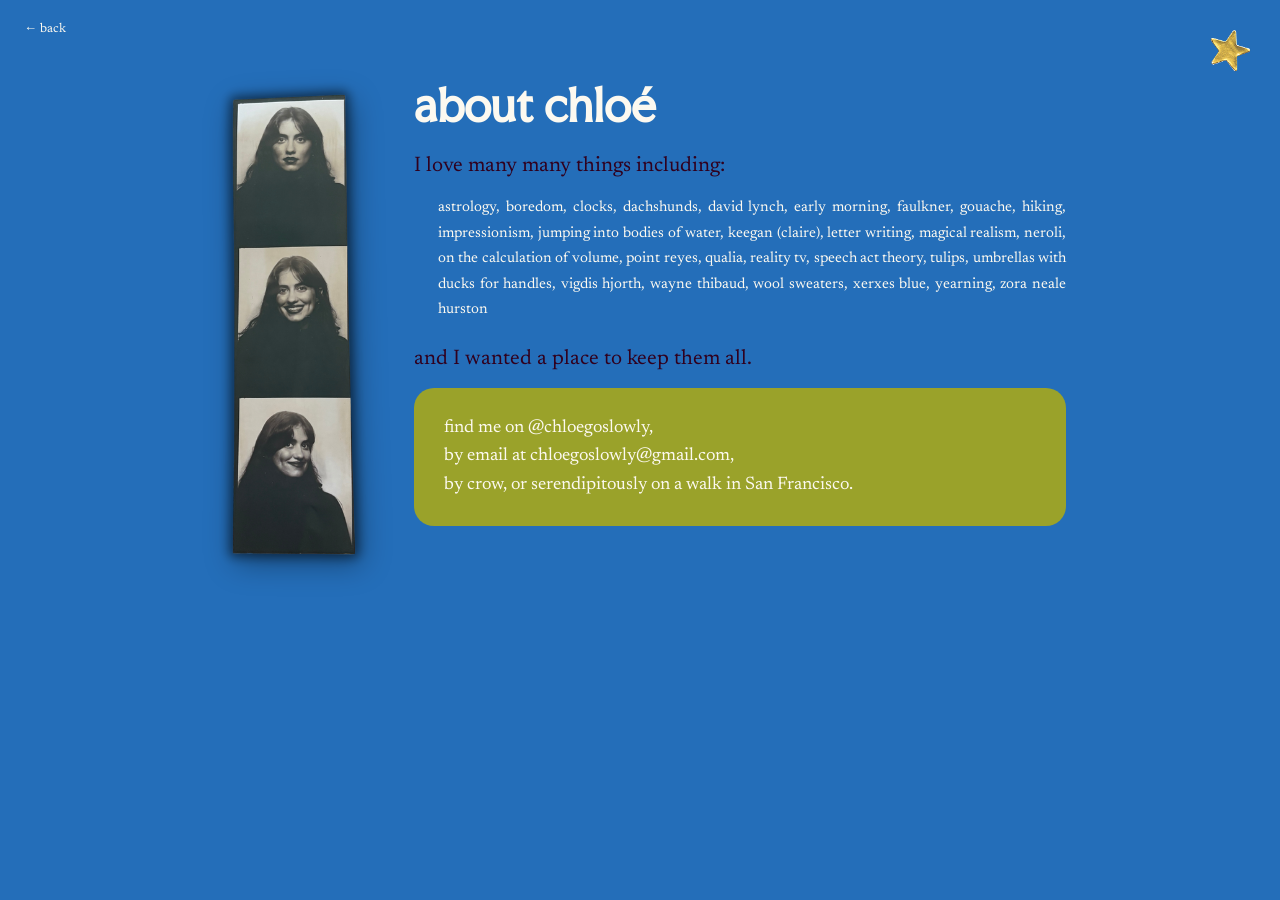
==== about.html @ 4374f459 "landing page, about, logos, name" ====
<!DOCTYPE html>
<html lang="en">
<head>
  <meta charset="UTF-8" />
  <meta name="viewport" content="width=device-width, initial-scale=1.0" />
  <title>about — chloé's commonplace</title>
  <link rel="icon" href="assets/images/favicon.png" />
  <link rel="stylesheet" href="css/style.css" />
</head>
<body class="about">
  <div id="nav-logo"><img src="assets/images/landing/nav-logo.png" alt="menu" /></div>
  <nav id="nav-flyout" hidden>
    <a href="writing.html">writing</a>
    <a href="photography.html">photography</a>
    <a href="bookshelf.html">little library</a>
    <a href="irl.html">chloé irl</a>
  </nav>

  <header>
    <a href="index.html#open">&larr; back</a>
  </header>

  <main class="about-wrap">
    <img class="about-photostrip" src="assets/images/landing/photostrip-about.png" alt="chloé, photobooth strip" />

    <div class="about-text">
      <h1>about chloé</h1>

      <p class="about-intro">I love many many things including:</p>

      <p class="about-list">astrology, boredom, clocks, dachshunds, david lynch, early morning, faulkner, gouache, hiking, impressionism, jumping into bodies of water, keegan (claire), letter writing, magical realism, neroli, on the calculation of volume, point reyes, qualia, reality tv, speech act theory, tulips, umbrellas with ducks for handles, vigdis hjorth, wayne thibaud, wool sweaters, xerxes blue, yearning, zora neale hurston</p>

      <p class="about-outro">and I wanted a place to keep them all.</p>

      <div class="about-contact">
        <p>
          find me on <a href="https://instagram.com/chloegoslowly" target="_blank" rel="noopener">@chloegoslowly</a>,<br />
          by email at <a href="mailto:chloegoslowly@gmail.com">chloegoslowly@gmail.com</a>,<br />
          by crow, or serendipitously on a walk in San Francisco.
        </p>
      </div>
    </div>
  </main>

  <script src="js/main.js"></script>
</body>
</html>
---- css/style.css ----
/* ---------------------------------------------
   Color & type variables — from the design plan
--------------------------------------------- */
:root {
  --color-cream: #FCF9F0;
  --color-plum: #30011E;
  --color-cobalt: #246EB9;
  --color-periwinkle: #86A5D9;
  --color-sage: #B6CCA1;
  --color-olive: #585123;
  --color-backdrop: #E4DCC4;
  --color-baby-yellow: #FBE7A1;
  --color-avocado: #9AA22A;

  --font-headline: "Faculty Glyphic", sans-serif;
  --font-body: "Newsreader", serif;
}

/* ---------------------------------------------
   @font-face — Faculty Glyphic (headline) + Newsreader (body)
   Files expected in /assets/fonts — see README for download steps
--------------------------------------------- */

@font-face {
  font-family: "Faculty Glyphic";
  src: url("../assets/fonts/faculty-glyphic-regular.woff2") format("woff2");
  font-weight: 400;
  font-style: normal;
  font-display: swap;
}

@font-face {
  font-family: "Newsreader";
  src: url("../assets/fonts/newsreader-regular.woff2") format("woff2");
  font-weight: 400;
  font-style: normal;
  font-display: swap;
}

@font-face {
  font-family: "Newsreader";
  src: url("../assets/fonts/newsreader-semibold.woff2") format("woff2");
  font-weight: 600;
  font-style: normal;
  font-display: swap;
}

@font-face {
  font-family: "Newsreader";
  src: url("../assets/fonts/newsreader-italic.woff2") format("woff2");
  font-weight: 400;
  font-style: italic;
  font-display: swap;
}

/* ---------------------------------------------
   Reset & base
--------------------------------------------- */
* {
  box-sizing: border-box;
}

html {
  margin: 0;
  height: 100%;
}

body {
  margin: 0;
  background: var(--color-cream);
  color: var(--color-plum);
  font-family: var(--font-body);
}

h1, h2, h3 {
  font-family: var(--font-headline);
  margin: 0;
}

a {
  color: var(--color-cobalt);
  text-decoration: none;
}

/* ---------------------------------------------
   Notebook cover + page (homepage)
--------------------------------------------- */
#notebook-cover {
  position: fixed;
  top: 50%;
  left: 50%;
  transform: translate(-50%, -50%);
  width: 60vw;
  height: 60vh;
  min-width: 320px;
  min-height: 400px;
  cursor: pointer;
  transition: opacity 0.4s ease;
  z-index: 20;
}

#notebook-cover:not([hidden]) {
  display: flex;
  align-items: center;
  justify-content: center;
}

#notebook-cover img {
  width: 100%;
  height: 100%;
  object-fit: contain;
}

#notebook-cover.is-closing {
  opacity: 0;
  pointer-events: none;
}

.notebook-frame {
  position: fixed;
  top: 50%;
  left: 50%;
  transform: translate(-50%, -50%);
  width: 60vw;
  height: 60vh;
  min-width: 320px;
  min-height: 400px;
  object-fit: contain;
  z-index: 21;
  /* Growing the frame itself into the final zoomed size (rather than
     swapping to a differently-sized element) is what makes the last
     part of the animation read as one continuous camera zoom. */
  transition: width 1.6s cubic-bezier(0.16, 1, 0.3, 1),
    height 1.6s cubic-bezier(0.16, 1, 0.3, 1),
    opacity 0.6s ease;
}

.notebook-frame.is-zooming {
  width: 180vw;
  height: 180vh;
}

.notebook-frame.is-fading {
  opacity: 0;
}

body.home {
  min-height: 100vh;
  background-color: var(--color-olive);
  overflow: hidden;
}

body.bookshelf {
  background-color: var(--color-baby-yellow);
}

#notebook-page {
  position: fixed;
  top: 50%;
  left: 50%;
  transform: translate(-50%, -50%);
  width: 180vw;
  height: 180vh;
  min-width: 320px;
  min-height: 400px;
  display: flex;
  align-items: center;
  justify-content: center;
  opacity: 0;
  /* The zoom itself already happened on the flip frame above — this
     is just a quick handoff fade at matching size/position, so no
     transform animation is needed here. */
  transition: opacity 0.6s ease;
  z-index: 5;
}

#notebook-page.is-visible {
  opacity: 1;
}

/* The stage locks to the notebook photo's own aspect ratio, so the
   art pieces below — positioned in percentages of this box — always
   land in the same spot on the page itself, not the viewport. */
#notebook-stage {
  position: relative;
  height: 100%;
  max-width: 100%;
  aspect-ratio: 1050 / 1400;
}

#notebook-page-image {
  display: block;
  width: 100%;
  height: 100%;
  object-fit: contain;
}

#notebook-art {
  position: absolute;
  inset: 0;
}

/* ---------------------------------------------
   Reusable cream card — the old notebook-page look, now shared by
   any page (like 404) that needs the same framed backdrop
--------------------------------------------- */
.page-card {
  position: fixed;
  top: 50%;
  left: 50%;
  transform: translate(-50%, -50%);
  width: 60vw;
  height: 60vh;
  min-width: 320px;
  min-height: 400px;
  padding: 28px;
  box-sizing: border-box;
  background: var(--color-cream);
  border: 10px solid var(--color-cream);
  outline: 1px solid #e4dcc4;
  outline-offset: -10px;
  border-radius: 4px;
  box-shadow: 0 20px 50px rgba(48, 1, 30, 0.25);
  overflow: auto;
  display: flex;
  align-items: center;
  justify-content: center;
  z-index: 5;
}

.art-piece {
  position: absolute;
  transform: translate(-50%, -50%);
  display: block;
  transition: transform 0.15s ease;
}

.art-piece img {
  display: block;
  width: 100%;
  height: auto;
  filter: drop-shadow(2px 5px 10px rgba(48, 1, 30, 0.3));
}

.art-piece:hover {
  transform: translate(-50%, -50%) scale(1.06) translateY(-3px);
}

/* ---------------------------------------------
   Corner nav logo + flyout
--------------------------------------------- */
#nav-logo {
  position: fixed;
  top: 14px;
  right: 14px;
  width: 74px;
  height: 74px;
  cursor: pointer;
  z-index: 30;
}

#nav-logo:not([hidden]) {
  display: flex;
  align-items: center;
  justify-content: center;
}

#nav-logo img {
  width: 100%;
  height: 100%;
  object-fit: contain;
  transition: transform 0.2s ease;
}

#nav-logo:hover img {
  transform: rotate(-12deg);
}

#nav-flyout {
  position: fixed;
  top: 56px;
  right: 14px;
  background: #fff;
  border: 1px solid #e4dcc4;
  border-radius: 6px;
  padding: 12px 18px;
  box-shadow: 0 4px 14px rgba(48, 1, 30, 0.1);
  gap: 9px;
  text-align: right;
  z-index: 30;
}

#nav-flyout:not([hidden]) {
  display: flex;
  flex-direction: column;
}

#nav-flyout a {
  font-size: 13px;
  color: var(--color-plum);
}

/* ---------------------------------------------
   Work-in-progress placeholder (homepage) — stands in for the
   city map until the real building assets are ready
--------------------------------------------- */
#wip-frame {
  height: 100%;
  min-height: 220px;
  display: flex;
  flex-direction: column;
  align-items: center;
  justify-content: center;
  gap: 16px;
  text-align: center;
}

#wip-image-box {
  background: #fff;
  padding: 10px;
  border: 1px solid #e4dcc4;
  box-shadow: 0 6px 20px rgba(48, 1, 30, 0.12);
}

#wip-image {
  display: block;
  width: auto;
  height: auto;
  max-width: min(100%, 360px);
  max-height: 40vh;
}

#wip-caption {
  font-size: 12px;
  letter-spacing: 0.04em;
  text-transform: uppercase;
  color: var(--color-olive);
  margin: 0;
}

#wip-links {
  font-size: 13px;
  margin: 0;
}

#wip-links a {
  color: var(--color-cobalt);
}

/* ---------------------------------------------
   City map (homepage) — paused, kept for when the real
   building assets are ready
--------------------------------------------- */
#city-map {
  position: relative;
  height: 100%;
  min-height: 220px;
}

.building {
  position: absolute;
  width: 34px;
  height: 54px;
  background: var(--building-color, var(--color-plum));
  border-radius: 2px;
  cursor: pointer;
  transition: transform 0.15s ease;
}

.building:hover,
.building:focus {
  transform: translateY(-4px);
}

.building-label {
  position: absolute;
  bottom: calc(100% + 6px);
  left: 50%;
  transform: translateX(-50%);
  white-space: nowrap;
  font-size: 12px;
  background: var(--color-plum);
  color: var(--color-cream);
  padding: 4px 8px;
  border-radius: 4px;
  opacity: 0;
  pointer-events: none;
  transition: opacity 0.15s ease;
}

.building:hover .building-label,
.building:focus .building-label {
  opacity: 1;
}

/* ---------------------------------------------
   Item surface (bookshelf / closet / kitchen)
--------------------------------------------- */
#item-surface {
  position: relative;
  min-height: 75vh;
}

.item {
  position: absolute;
  cursor: grab;
  transform: rotate(var(--rotate, 0deg));
  touch-action: none;
  user-select: none;
}

div.item {
  width: 64px;
  height: 64px;
  border-radius: 6px;
  background: var(--color-sage);
  border: 1px solid rgba(48, 1, 30, 0.15);
  box-shadow: 2px 3px 0 rgba(0, 0, 0, 0.08);
}

div.item:nth-of-type(3n+1) { background: var(--color-periwinkle); }
div.item:nth-of-type(3n+2) { background: var(--color-sage); }
div.item:nth-of-type(3n)   { background: var(--color-cobalt); }

div.item.is-dragging {
  cursor: grabbing;
  box-shadow: 3px 5px 0 rgba(0, 0, 0, 0.12);
}

img.item {
  width: 130px;
  height: auto;
  filter: drop-shadow(3px 6px 8px rgba(48, 1, 30, 0.25));
}

img.item.is-dragging {
  cursor: grabbing;
  filter: drop-shadow(5px 10px 14px rgba(48, 1, 30, 0.35));
}

/* ---------------------------------------------
   Info card (click reveal)
--------------------------------------------- */
#info-card {
  position: fixed;
  width: min(280px, 86vw);
  background: #fdfbf5;
  border: 1px solid #e4dcc4;
  border-radius: 6px;
  padding: 16px 18px;
  box-shadow: 0 6px 20px rgba(48, 1, 30, 0.15);
  z-index: 15;
}

#info-card.is-default {
  left: 50%;
  bottom: 24px;
  transform: translateX(-50%);
}

#info-card h3 {
  font-size: 16px;
  margin-bottom: 6px;
}

#info-author {
  font-size: 12px;
  font-style: italic;
  color: var(--color-olive);
  margin: -2px 0 8px;
}

#info-card p {
  font-size: 13px;
  margin: 4px 0;
}

#info-rating {
  color: var(--color-cobalt);
  font-weight: 600;
}

/* ---------------------------------------------
   Recommend a book — anonymous form (Formspree-backed)
--------------------------------------------- */
.recommend-wrap {
  max-width: 480px;
  margin: 0 auto;
  padding: 10px 24px 60px;
}

.recommend-intro {
  font-size: 14px;
  color: var(--color-olive);
  margin: 0 0 24px;
}

.recommend-box {
  background: var(--color-avocado);
  border-radius: 6px;
  padding: 24px;
}

.recommend-form {
  display: flex;
  flex-direction: column;
  gap: 18px;
}

.recommend-field {
  display: flex;
  flex-direction: column;
  gap: 6px;
}

.recommend-field label {
  font-size: 12px;
  letter-spacing: 0.03em;
  text-transform: uppercase;
  color: var(--color-plum);
}

.recommend-optional {
  text-transform: none;
  letter-spacing: normal;
  color: var(--color-olive);
  font-size: 11px;
}

.recommend-field input,
.recommend-field textarea {
  font-family: var(--font-body);
  font-size: 15px;
  color: var(--color-plum);
  background: #fdfbf5;
  border: 1px solid #e4dcc4;
  border-radius: 4px;
  padding: 10px 12px;
  resize: vertical;
}

.recommend-field input:focus,
.recommend-field textarea:focus {
  outline: 1px solid var(--color-cobalt);
}

.recommend-submit {
  align-self: flex-start;
  font-family: var(--font-body);
  font-size: 14px;
  color: var(--color-plum);
  background: var(--color-periwinkle);
  border: none;
  border-radius: 4px;
  padding: 10px 22px;
  cursor: pointer;
  margin-top: 6px;
}

.recommend-submit:hover {
  background: var(--color-cobalt);
  color: var(--color-cream);
}

.recommend-success,
.recommend-error {
  font-size: 15px;
  color: var(--color-plum);
}

/* ---------------------------------------------
   About page
--------------------------------------------- */
body.about {
  background: var(--color-cobalt);
  color: var(--color-cream);
  min-height: 100vh;
}

body.about header a {
  color: var(--color-cream);
}

.about-wrap {
  display: flex;
  gap: 40px;
  align-items: flex-start;
  max-width: 900px;
  margin: 0 auto;
  padding: 20px 24px 70px;
}

.about-photostrip {
  width: 160px;
  flex-shrink: 0;
  filter: drop-shadow(4px 8px 14px rgba(0, 0, 0, 0.35));
}

.about-text h1 {
  font-size: 44px;
  color: var(--color-cream);
  margin-bottom: 22px;
}

.about-intro,
.about-outro {
  font-size: 21px;
  color: var(--color-plum);
  margin: 0 0 18px;
}

.about-list {
  font-size: 15px;
  color: var(--color-cream);
  line-height: 1.7;
  text-align: justify;
  margin: 0 0 26px 24px;
}

.about-contact {
  background: var(--color-avocado);
  border-radius: 20px;
  padding: 26px 30px;
}

.about-contact p {
  font-size: 18px;
  color: var(--color-cream);
  margin: 0;
  line-height: 1.6;
}

.about-contact a {
  color: var(--color-cream);
}

@media (max-width: 640px) {
  .about-wrap {
    flex-direction: column;
    align-items: center;
    text-align: left;
  }

  .about-photostrip {
    width: 130px;
  }
}

header {
  padding: 20px 24px;
}

header a {
  font-size: 13px;
}

header h1 {
  margin-top: 8px;
  font-size: 26px;
}

.recommend-link {
  display: inline-block;
  margin-top: 10px;
  font-size: 13px;
}

/* ---------------------------------------------
   Individual writing posts (writing/*.html)
--------------------------------------------- */
.post-content {
  max-width: 640px;
  margin: 0 auto;
  padding: 10px 24px 60px;
  font-size: 16px;
  line-height: 1.6;
}

.post-header-image {
  display: block;
  width: 100%;
  max-height: 360px;
  object-fit: cover;
  border-radius: 3px;
  margin-bottom: 28px;
}

.post-credit {
  margin-top: 36px;
  font-size: 12px;
  color: var(--color-olive);
}

/* ---------------------------------------------
   Writing — editorial masthead list (large thumbnail + text)
--------------------------------------------- */
#writing-feed {
  max-width: 680px;
  margin: 0 auto;
  padding: 10px 24px 50px;
}

.writing-row {
  display: flex;
  align-items: center;
  gap: 22px;
  padding: 24px 0;
  border-bottom: 1px solid #e4dcc4;
  text-decoration: none;
  color: inherit;
}

.writing-row:first-child {
  border-top: 1px solid #e4dcc4;
}

.writing-thumb {
  width: 170px;
  aspect-ratio: 4 / 3;
  flex-shrink: 0;
  border-radius: 3px;
  background-size: cover;
  background-position: center;
}

.writing-row-content {
  min-width: 0;
}

.writing-title {
  font-family: var(--font-headline);
  font-size: 20px;
  color: var(--color-plum);
  margin: 0 0 6px;
}

.writing-date {
  font-size: 11px;
  letter-spacing: 0.04em;
  text-transform: uppercase;
  color: var(--color-olive);
  margin: 0 0 8px;
}

.writing-excerpt {
  font-size: 13px;
  color: var(--color-plum);
  opacity: 0.8;
  margin: 0;
  line-height: 1.4;
}

/* ---------------------------------------------
   chloé irl — small-thoughts feed
--------------------------------------------- */
#notes-feed {
  max-width: 520px;
  margin: 0 auto;
  padding: 10px 24px 60px;
}

.note {
  padding: 20px 0;
  border-bottom: 1px solid #e4dcc4;
}

.note:first-child {
  border-top: 1px solid #e4dcc4;
}

.note-date {
  font-size: 11px;
  letter-spacing: 0.04em;
  text-transform: uppercase;
  color: var(--color-olive);
  margin: 0 0 6px;
}

.note-text {
  font-size: 15px;
  color: var(--color-plum);
  margin: 0 0 10px;
  line-height: 1.5;
}

.note-photo {
  display: block;
  width: 100%;
  height: auto;
  max-height: 600px;
  object-fit: contain;
  border-radius: 4px;
  margin-top: 4px;
}

.note-photo-placeholder {
  aspect-ratio: 4 / 3;
  border-radius: 4px;
  background-size: cover;
  background-position: center;
  margin-top: 4px;
}

.note-video {
  margin-top: 4px;
}

.note-video video {
  display: block;
  width: 100%;
  max-height: 600px;
  border-radius: 4px;
  background: var(--color-plum);
}

.note-like {
  display: flex;
  width: fit-content;
  margin-left: auto;
  align-items: center;
  gap: 6px;
  margin-top: 14px;
  margin-bottom: 2px;
  background: none;
  border: none;
  padding: 0;
  cursor: pointer;
  color: var(--color-olive);
  font-family: var(--font-body);
  font-size: 13px;
}

.note-like-heart {
  display: inline-block;
  font-size: 16px;
  line-height: 1;
  color: var(--color-plum);
  transform: scaleX(1.5);
}

.note-like.is-liked .note-like-heart {
  color: var(--color-plum);
}

.note-like.is-liked {
  cursor: default;
}

.note-video-placeholder {
  aspect-ratio: 4 / 3;
  border-radius: 4px;
  display: flex;
  align-items: center;
  justify-content: center;
  color: var(--color-cream);
  font-size: 12px;
}

/* ---------------------------------------------
   Photography — numbered story frames + story view
--------------------------------------------- */
#photo-grid {
  display: grid;
  grid-template-columns: repeat(auto-fill, minmax(220px, 1fr));
  gap: 24px;
  padding: 10px 24px 40px;
}

.photo-story {
  border: 1px solid var(--color-plum);
  border-radius: 3px;
  cursor: pointer;
  overflow: hidden;
  background: var(--color-cream);
}

.photo-story-header {
  display: flex;
  justify-content: space-between;
  align-items: baseline;
  gap: 8px;
  padding: 8px 10px;
  background: var(--header-color, var(--color-cobalt));
  font-family: var(--font-headline);
}

.photo-story-number {
  font-size: 13px;
  color: var(--color-periwinkle);
}

.photo-story-title {
  font-size: 15px;
  color: var(--color-cream);
}

.photo-story-image {
  aspect-ratio: 4 / 3;
  margin: 10px;
  border-radius: 2px;
  background-size: cover;
  background-position: center;
  display: flex;
  align-items: center;
  justify-content: center;
  font-size: 12px;
  color: var(--color-cream);
}

.photo-story-description {
  font-size: 13px;
  margin: 10px 10px 6px;
  color: var(--color-plum);
}

.photo-story-meta {
  display: flex;
  justify-content: space-between;
  gap: 8px;
  padding: 0 10px 10px;
  font-size: 11px;
  letter-spacing: 0.02em;
  text-transform: uppercase;
  color: var(--color-olive);
}

/* Story view — click into a frame to page through its photos */
#story-view {
  position: fixed;
  inset: 0;
  background: rgba(48, 1, 30, 0.92);
  z-index: 40;
  flex-direction: column;
  align-items: center;
  justify-content: center;
  gap: 12px;
  padding: 24px;
  box-sizing: border-box;
}

#story-view:not([hidden]) {
  display: flex;
}

.story-header {
  display: flex;
  gap: 10px;
  align-items: baseline;
  color: var(--color-cream);
  font-family: var(--font-headline);
}

#story-number {
  color: var(--color-periwinkle);
  font-size: 14px;
}

#story-title {
  font-size: 20px;
}

.story-nav {
  display: flex;
  align-items: center;
  gap: 16px;
}

.story-nav button {
  background: none;
  border: 1px solid var(--color-cream);
  color: var(--color-cream);
  border-radius: 4px;
  width: 34px;
  height: 34px;
  font-size: 16px;
  cursor: pointer;
}

.story-image-wrap {
  max-width: min(70vw, 640px);
  max-height: 65vh;
  background: var(--color-plum);
  display: flex;
  align-items: center;
  justify-content: center;
  border-radius: 3px;
  overflow: hidden;
}

#story-image {
  display: block;
  width: auto;
  height: auto;
  max-width: min(70vw, 640px);
  max-height: 65vh;
  object-fit: contain;
}

#story-caption {
  color: var(--color-cream);
  font-size: 14px;
  max-width: 60vw;
  text-align: center;
}

.story-meta {
  display: flex;
  gap: 20px;
  color: var(--color-sage);
  font-size: 12px;
  letter-spacing: 0.02em;
  text-transform: uppercase;
}

#story-close {
  position: absolute;
  top: 20px;
  right: 24px;
  background: none;
  border: none;
  color: var(--color-cream);
  font-size: 28px;
  line-height: 1;
  cursor: pointer;
}
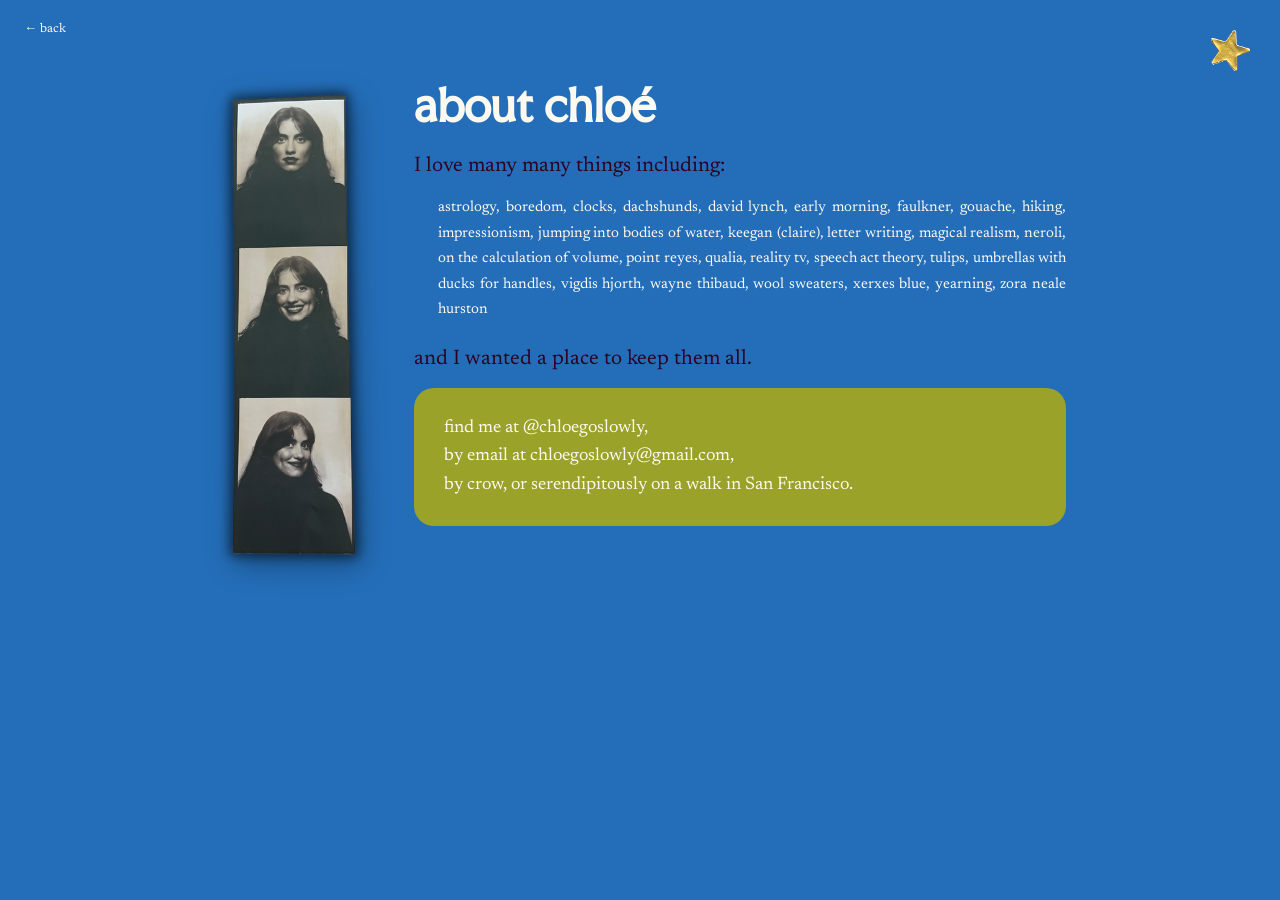
==== commit 2aa06d45: "typo" ====
--- a/about.html
+++ b/about.html
@@ -34,7 +34,7 @@
 
       <div class="about-contact">
         <p>
-          find me on <a href="https://instagram.com/chloegoslowly" target="_blank" rel="noopener">@chloegoslowly</a>,<br />
+          find me at <a href="https://instagram.com/chloegoslowly" target="_blank" rel="noopener">@chloegoslowly</a>,<br />
           by email at <a href="mailto:chloegoslowly@gmail.com">chloegoslowly@gmail.com</a>,<br />
           by crow, or serendipitously on a walk in San Francisco.
         </p>
--- a/css/style.css
+++ b/css/style.css
@@ -90,10 +90,14 @@
   top: 50%;
   left: 50%;
   transform: translate(-50%, -50%);
-  width: 60vw;
-  height: 60vh;
-  min-width: 320px;
-  min-height: 400px;
+  /* The frames were cropped tight to the actual notebook (removing
+     the large transparent margins baked into the original photos),
+     so the true ratio is 825:803 — very close to square, not the old
+     1050:1400 portrait canvas. */
+  width: min(61.6vh, 100vw);
+  height: min(60vh, 97.3vw);
+  min-width: 200px;
+  min-height: 195px;
   cursor: pointer;
   transition: opacity 0.4s ease;
   z-index: 20;
@@ -121,23 +125,30 @@
   top: 50%;
   left: 50%;
   transform: translate(-50%, -50%);
-  width: 60vw;
-  height: 60vh;
-  min-width: 320px;
-  min-height: 400px;
+  /* Matched to the cropped photo's own 825:803 ratio, same as the
+     zoomed target below — keeping the box's shape identical to the
+     image's shape at every size means object-fit:contain never has
+     to letterbox, so growing it never causes the photo to visibly
+     resize inside its own frame mid-transition. */
+  width: min(61.6vh, 100vw);
+  height: min(60vh, 97.3vw);
+  min-width: 200px;
+  min-height: 195px;
   object-fit: contain;
   z-index: 21;
   /* Growing the frame itself into the final zoomed size (rather than
      swapping to a differently-sized element) is what makes the last
      part of the animation read as one continuous camera zoom. */
-  transition: width 1.6s cubic-bezier(0.16, 1, 0.3, 1),
-    height 1.6s cubic-bezier(0.16, 1, 0.3, 1),
-    opacity 0.6s ease;
+  transition: width 1.3s cubic-bezier(0.16, 1, 0.3, 1),
+    height 1.3s cubic-bezier(0.16, 1, 0.3, 1),
+    opacity 0.4s ease;
 }
 
 .notebook-frame.is-zooming {
-  width: 180vw;
-  height: 180vh;
+  /* Same matched-pair idea, just at the bigger final size — centered,
+     so it can use almost the whole screen in either dimension. */
+  width: min(96vw, 98.6vh);
+  height: min(93.4vw, 96vh);
 }
 
 .notebook-frame.is-fading {
@@ -159,10 +170,6 @@
   top: 50%;
   left: 50%;
   transform: translate(-50%, -50%);
-  width: 180vw;
-  height: 180vh;
-  min-width: 320px;
-  min-height: 400px;
   display: flex;
   align-items: center;
   justify-content: center;
@@ -170,7 +177,7 @@
   /* The zoom itself already happened on the flip frame above — this
      is just a quick handoff fade at matching size/position, so no
      transform animation is needed here. */
-  transition: opacity 0.6s ease;
+  transition: opacity 0.5s ease-out;
   z-index: 5;
 }
 
@@ -178,14 +185,18 @@
   opacity: 1;
 }
 
-/* The stage locks to the notebook photo's own aspect ratio, so the
-   art pieces below — positioned in percentages of this box — always
-   land in the same spot on the page itself, not the viewport. */
+/* The stage locks to the notebook photo's own aspect ratio using a
+   matched min() pair, which — unlike plain vw/vh sizing — always
+   fits the whole page on screen with no cropping and no distortion,
+   on any screen shape from a wide desktop to a tall phone. That
+   keeps the art pieces (positioned in percentages of this box) lined
+   up with the actual photo everywhere, and lets it run nearly
+   edge-to-edge, centered, for as large a page as the screen allows. */
 #notebook-stage {
   position: relative;
-  height: 100%;
-  max-width: 100%;
-  aspect-ratio: 1050 / 1400;
+  width: min(96vw, 98.6vh);
+  height: min(93.4vw, 96vh);
+  min-width: 260px;
 }
 
 #notebook-page-image {
@@ -246,6 +257,30 @@
   transform: translate(-50%, -50%) scale(1.06) translateY(-3px);
 }
 
+/* Label showing which page each piece links to — same treatment as
+   the paused city-map building labels. */
+.art-label {
+  position: absolute;
+  bottom: calc(100% + 8px);
+  left: 50%;
+  transform: translateX(-50%);
+  white-space: nowrap;
+  font-size: 12px;
+  font-family: var(--font-body);
+  background: var(--color-cobalt);
+  color: var(--color-cream);
+  padding: 4px 10px;
+  border-radius: 4px;
+  opacity: 0;
+  pointer-events: none;
+  transition: opacity 0.15s ease;
+}
+
+.art-piece:hover .art-label,
+.art-piece:focus .art-label {
+  opacity: 1;
+}
+
 /* ---------------------------------------------
    Corner nav logo + flyout
 --------------------------------------------- */
@@ -274,6 +309,18 @@
 
 #nav-logo:hover img {
   transform: rotate(-12deg);
+}
+
+/* Only used on the homepage, where the star is hidden until the
+   notebook opens — fades in alongside the page instead of popping in
+   instantly. Other pages show the star plainly with no such class. */
+#nav-logo.will-fade-in {
+  opacity: 0;
+  transition: opacity 0.5s ease-out;
+}
+
+#nav-logo.will-fade-in.is-visible {
+  opacity: 1;
 }
 
 #nav-flyout {
